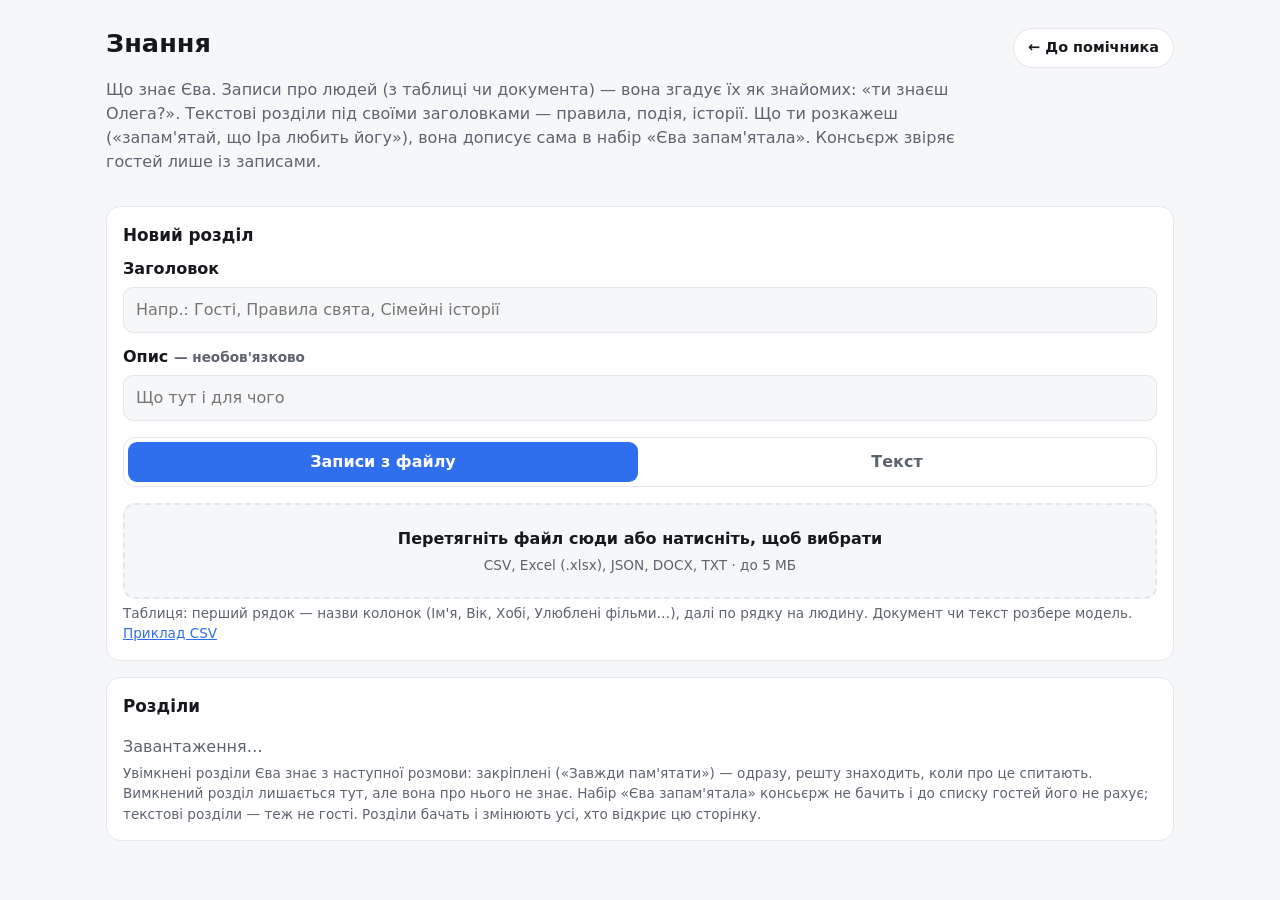
==== web/knowledge.html @ a1ae33b8 "Іконка вкладки сайту (favicon, apple-touch-icon) Co-Authored-By: Claude Sonnet 5.5 <noreply@anthropi" ====
<!doctype html>
<html lang="uk">
<head>
  <meta charset="utf-8">
  <meta name="viewport" content="width=device-width, initial-scale=1">
  <title>Голосові помічники — знання</title>
  <meta name="description" content="Що знає Єва: розділи із записами про людей і текстові розділи з правилами, подіями, історіями.">
  <meta name="robots" content="noindex, nofollow">
  <link rel="icon" type="image/png" sizes="32x32" href="favicon-32.png">
  <link rel="icon" type="image/png" sizes="48x48" href="favicon-48.png">
  <link rel="apple-touch-icon" href="apple-touch-icon.png">
  <link rel="stylesheet" href="style.css">
  <script src="config.js"></script>
  <script src="knowledge.js" defer></script>
</head>
<body>
  <main class="wrap wide">
    <header class="page-head">
      <div>
        <h1>Знання</h1>
        <p class="sub">Що знає Єва. Записи про людей (з таблиці чи документа) — вона згадує їх як знайомих: «ти знаєш
          Олега?». Текстові розділи під своїми заголовками — правила, подія, історії. Що ти розкажеш («запам'ятай, що Іра
          любить йогу»), вона дописує сама в набір «Єва запам'ятала». Консьєрж звіряє гостей лише із записами.</p>
      </div>
      <a id="backLink" class="nav-btn header-link" href="index.html">← До помічника</a>
    </header>

    <p id="storageNote" class="banner" hidden></p>

    <section class="card">
      <h2>Новий розділ</h2>
      <label for="setName">Заголовок</label>
      <input id="setName" class="field" type="text" maxlength="120" placeholder="Напр.: Гості, Правила свята, Сімейні історії">
      <label for="setNote" class="gap">Опис <span class="muted small">— необов'язково</span></label>
      <input id="setNote" class="field" type="text" maxlength="1000" placeholder="Що тут і для чого">

      <nav class="mode-tabs" role="tablist" aria-label="Що додати">
        <button id="tabFile" type="button" role="tab" aria-selected="true" aria-controls="paneFile">Записи з файлу</button>
        <button id="tabText" type="button" role="tab" aria-selected="false" aria-controls="paneText">Текст</button>
      </nav>

      <div id="paneFile" role="tabpanel" aria-labelledby="tabFile">
        <label id="drop" class="drop" for="file">
          <input id="file" type="file" accept=".csv,.tsv,.xlsx,.json,.docx,.txt,.md">
          <span class="drop-title">Перетягніть файл сюди або натисніть, щоб вибрати</span>
          <span class="muted small">CSV, Excel (.xlsx), JSON, DOCX, TXT · до 5 МБ</span>
        </label>
        <p class="hint">Таблиця: перший рядок — назви колонок (Ім'я, Вік, Хобі, Улюблені фільми…), далі по рядку
          на людину. Документ чи текст розбере модель. <a id="exampleLink" href="examples/korporatyv.csv" download>Приклад CSV</a></p>
      </div>

      <div id="paneText" role="tabpanel" aria-labelledby="tabText" hidden>
        <label for="textBody" class="gap">Текст</label>
        <textarea id="textBody" class="field" rows="12" maxlength="20000"
          placeholder="## Подія&#10;Давидові виповнюється 11 років.&#10;&#10;## Як говорити&#10;Коротко, 1–3 речення…"></textarea>
        <p class="hint">Підзаголовки «## …» ділять текст на частини: коли розділ не закріплений, Єва дістає з нього
          лише потрібну частину. <span id="textCount" class="meter"></span></p>
        <label class="setting gap">
          <span class="setting-text">
            <span class="setting-title">Завжди пам'ятати</span>
            <span class="hint">Розділ іде в інструкції кожної розмови: правила, які треба тримати в кожній відповіді,
              і головне про подію. Решту краще не закріплювати — Єва знайде, коли спитають.</span>
          </span>
          <input id="textPinned" type="checkbox" class="switch" role="switch">
        </label>
        <div class="row actions">
          <button id="saveText" class="btn primary" type="button">Зберегти розділ</button>
        </div>
      </div>
      <p id="parseStatus" class="status-msg" role="status" hidden></p>

      <div id="preview" class="preview" hidden>
        <div class="card-head">
          <h3 id="previewTitle"></h3>
          <span id="previewFile" class="muted small"></span>
        </div>
        <ul id="previewWarnings" class="warnings"></ul>
        <p class="hint">Перевірте записи: зайве приберіть хрестиком. Нічого не збережено, доки не натиснете «Зберегти».</p>
        <div id="previewItems" class="records"></div>
        <p id="previewMore" class="hint" hidden></p>
        <div class="row actions">
          <button id="saveSet" class="btn primary" type="button">Зберегти набір</button>
          <button id="cancelSet" class="btn ghost" type="button">Скасувати</button>
        </div>
      </div>
    </section>

    <section class="card">
      <div class="card-head">
        <h2>Розділи</h2>
        <span id="setsCount" class="muted small"></span>
      </div>
      <p id="pinnedMeter" class="meter" hidden></p>
      <div id="sets" class="sets"><p class="muted empty">Завантаження…</p></div>
      <p class="hint">Увімкнені розділи Єва знає з наступної розмови: закріплені («Завжди пам'ятати») — одразу, решту
        знаходить, коли про це спитають. Вимкнений розділ лишається тут, але вона про нього не знає. Набір «Єва
        запам'ятала» консьєрж не бачить і до списку гостей його не рахує; текстові розділи — теж не гості. Розділи
        бачать і змінюють усі, хто відкриє цю сторінку.</p>
    </section>
  </main>
</body>
</html>
---- web/style.css ----
:root {
  --bg: #f6f7f9;
  --card: #ffffff;
  --text: #16181d;
  --muted: #5d6470;
  --line: #e3e6eb;
  --accent: #2f6fed;
  --accent-text: #ffffff;
  --ok: #1f9d55;
  --warn: #c27c0e;
  --err: #d14343;
  --user: #eef3ff;
  --bot: #f1f2f4;
  --switch-off: #cfd4dc;
}
@media (prefers-color-scheme: dark) {
  :root {
    --bg: #0f1115;
    --card: #171a21;
    --text: #e8eaed;
    --muted: #9aa1ad;
    --line: #2a2f39;
    --accent: #5b8ef5;
    --user: #1c2742;
    --bot: #1f232b;
    --switch-off: #3a404c;
  }
}
* { box-sizing: border-box; }
body {
  margin: 0;
  background: var(--bg);
  color: var(--text);
  font: 16px/1.5 system-ui, -apple-system, "Segoe UI", Roboto, sans-serif;
}
.wrap { max-width: 640px; margin: 0 auto; padding: 24px 16px 48px; }
h1 { font-size: 1.6rem; margin: 0 0 4px; }
h2 { font-size: 1.05rem; margin: 0 0 8px; }
.sub, .muted { color: var(--muted); }
.small { font-size: 0.85rem; }
.card {
  background: var(--card);
  border: 1px solid var(--line);
  border-radius: 14px;
  padding: 16px;
  margin-top: 16px;
}
.row { display: flex; gap: 8px; flex-wrap: wrap; align-items: center; }
.row[hidden] { display: none; }
input, select, textarea {
  flex: 1 1 200px;
  min-width: 0;
  padding: 10px 12px;
  border-radius: 10px;
  border: 1px solid var(--line);
  background: var(--bg);
  color: var(--text);
  font: inherit;
}
select { width: 100%; cursor: pointer; }
label { display: block; font-weight: 600; margin-bottom: 6px; }
.btn {
  padding: 10px 16px;
  border-radius: 10px;
  border: 1px solid var(--line);
  background: var(--card);
  color: var(--text);
  font: inherit;
  cursor: pointer;
}
.btn:disabled { opacity: 0.55; cursor: default; }
.btn.primary { background: var(--accent); border-color: var(--accent); color: var(--accent-text); }
.btn.ghost { background: transparent; }
.btn.big { width: 100%; padding: 16px; font-size: 1.1rem; font-weight: 600; margin: 12px 0 4px; }
.btn.danger { background: var(--err); border-color: var(--err); color: #fff; }
.hint { margin: 4px 0 0; font-size: 0.85rem; color: var(--muted); }
.status-line { display: flex; align-items: center; gap: 8px; font-weight: 600; }
.dot { width: 10px; height: 10px; border-radius: 50%; background: var(--muted); }
.dot.live { background: var(--ok); animation: pulse 1.4s infinite; }
.dot.busy { background: var(--warn); }
.dot.err { background: var(--err); }
.dot.wait { background: var(--accent); }
.dot.think { background: var(--warn); animation: pulse 0.8s infinite; }
.dot.speak { background: var(--accent); animation: pulse 0.6s infinite; }
.call .row { margin-top: 8px; }
.call .row .btn { flex: 1 1 140px; }
.settings { display: grid; grid-template-columns: repeat(auto-fit, minmax(160px, 1fr)); gap: 12px; margin: 16px 0 12px; }
.settings select { width: 100%; }
input[type="range"] { width: 100%; padding: 0; border: 0; background: none; accent-color: var(--accent); }
.small-btn { padding: 4px 10px; font-size: 0.85rem; }
.card > .row + .settings, .card > .hint + .row { margin-top: 8px; }
@keyframes pulse { 50% { opacity: 0.35; } }

/* A setting row: what it does on the left, an on/off switch on the right. */
.setting {
  display: flex; align-items: center; justify-content: space-between; gap: 16px;
  margin: 16px 0 0; padding-top: 14px; border-top: 1px solid var(--line);
  font-weight: normal; cursor: pointer;
}
.setting-text { display: flex; flex-direction: column; min-width: 0; }
.setting-title { font-weight: 600; }
.setting .hint { margin: 2px 0 0; }
.switch {
  appearance: none; -webkit-appearance: none;
  flex: 0 0 auto; width: 52px; height: 30px; min-width: 52px;
  margin: 0; padding: 0; border: 0; border-radius: 999px;
  background: var(--switch-off); position: relative; cursor: pointer;
  transition: background 0.2s ease;
}
.switch::before {
  content: ""; position: absolute; top: 3px; left: 3px;
  width: 24px; height: 24px; border-radius: 50%;
  background: #fff; box-shadow: 0 1px 3px rgba(0, 0, 0, 0.3);
  transition: transform 0.2s ease;
}
.switch:checked { background: var(--ok); }
.switch:checked::before { transform: translateX(22px); }
.switch:focus-visible { outline: 2px solid var(--accent); outline-offset: 3px; }

h2 label { display: inline; margin: 0; font-weight: inherit; }
.voice-pick { flex-wrap: nowrap; }
.voice-pick select { flex: 1 1 0; width: auto; }
.voice-pick .btn { flex: 0 0 auto; white-space: nowrap; }
.call .voice-block { margin-top: 12px; }
.call .voice-block .block-label { display: block; font-weight: 600; margin-bottom: 6px; }
.call .voice-block .voice-pick { margin-top: 0; }
.call .voice-block .voice-pick .btn { flex: 0 0 auto; }
.call .voice-block + .btn.big { margin-top: 12px; }
.btn.wide { width: 100%; margin-top: 8px; }
.label-row { display: flex; justify-content: space-between; align-items: baseline; margin-top: 4px; }
.label-row label { margin-bottom: 6px; }
.card-head { display: flex; justify-content: space-between; align-items: center; gap: 8px; }
.head-actions { display: flex; gap: 6px; flex-wrap: wrap; justify-content: flex-end; }
.meter { margin: 6px 0 0; font-size: 0.85rem; color: var(--muted); font-variant-numeric: tabular-nums; }
.log { max-height: 50vh; overflow-y: auto; display: flex; flex-direction: column; gap: 8px; }
.msg { padding: 8px 12px; border-radius: 12px; max-width: 90%; white-space: pre-wrap; word-wrap: break-word; }
.msg.user { background: var(--user); align-self: flex-end; }
.msg.assistant { background: var(--bot); align-self: flex-start; }
.msg.system { color: var(--muted); font-size: 0.85rem; align-self: center; background: none; }
.empty { margin: 0; }
footer { margin-top: 20px; text-align: center; }



/* Devices: microphone, speaker, camera */
/* One column on a phone: two side by side cut the names to «За замовчуванн…». */
.devices { display: grid; grid-template-columns: repeat(auto-fit, minmax(260px, 1fr)); gap: 12px; }
.devices select { width: 100%; }
.devices select[hidden] { display: none; }
/* The output where the page can't pick it (iPhone, Android): a plain line, not a dropdown. */
.device-fixed { margin: 0; padding: 10px 0; overflow-wrap: anywhere; }
.camera-view {
  display: block; width: 100%; max-height: 240px; margin-top: 12px;
  border-radius: 10px; background: #000; object-fit: contain;
}
.camera-view[hidden] { display: none; }
.camera-view.mirror { transform: scaleX(-1); }

/* «Мікрофон недоступний» (web/app.js showNoMic) */
.dialog { border: 1px solid var(--line); border-radius: 14px; background: var(--card); color: var(--text);
  padding: 16px; width: min(440px, calc(100vw - 32px)); box-shadow: 0 12px 40px rgba(0, 0, 0, 0.25); }
.dialog::backdrop { background: rgba(0, 0, 0, 0.45); }
.dialog h2 { margin: 0 0 8px; font-size: 1.05rem; }
.dialog p { margin: 0 0 10px; }
.dialog .row { margin-top: 12px; }
a.btn { text-decoration: none; display: inline-flex; align-items: center; justify-content: center; }
.btn[hidden] { display: none; }

/* «Зараз: мікрофон — …; звук — …» (web/app.js showDevicesNow) */
.devices-now { margin: 8px 0 0; font-size: 0.9rem; }
.devices-now:empty { display: none; }

/* In the call card: what she hears from and plays to, without scrolling down to «Пристрої». */
.call-devices { margin: 8px 0 0; font-size: 0.85rem; color: var(--muted); overflow-wrap: anywhere; }
.call-devices:has(#callDevicesText:empty) { display: none; }
.call-devices-link { color: var(--accent); white-space: nowrap; margin-left: 4px; }
#devices { scroll-margin-top: 12px; }

/* Header with a link to the other page («Знання» ↔ «← До Єви») */
.page-head { display: flex; justify-content: space-between; align-items: flex-start; gap: 12px; }
.header-link { flex: 0 0 auto; margin-top: 6px; text-decoration: none; }

/* «Знання» (web/knowledge.html) */
.banner { margin: 16px 0 0; padding: 10px 14px; border-radius: 10px; font-size: 0.9rem;
  border: 1px solid var(--warn); color: var(--text); background: color-mix(in srgb, var(--warn) 12%, var(--card)); }
.field { width: 100%; }
.hint a, .sub a { color: var(--accent); }
label.gap { margin-top: 12px; }
.drop { display: flex; flex-direction: column; align-items: center; gap: 4px; text-align: center; margin: 16px 0 0;
  padding: 22px 16px; border: 2px dashed var(--line); border-radius: 12px; background: var(--bg);
  font-weight: normal; cursor: pointer; transition: border-color 0.15s, background 0.15s; }
.drop input { position: absolute; width: 1px; height: 1px; opacity: 0; pointer-events: none; }
.drop:hover, .drop.over { border-color: var(--accent); }
.drop.over { background: color-mix(in srgb, var(--accent) 8%, var(--bg)); }
.drop:focus-within { outline: 2px solid var(--accent); outline-offset: 2px; }
.drop.busy { opacity: 0.6; pointer-events: none; }
.drop-title { font-weight: 600; }
.status-msg { margin: 10px 0 0; font-size: 0.9rem; }
.status-msg.ok { color: var(--ok); }
.status-msg.err { color: var(--err); }
.preview { margin-top: 16px; padding-top: 14px; border-top: 1px solid var(--line); }
h3 { font-size: 1rem; margin: 0; }
.warnings { margin: 6px 0 0; padding-left: 18px; font-size: 0.85rem; color: var(--warn); }
.warnings:empty { display: none; }
.records { display: grid; grid-template-columns: repeat(auto-fill, minmax(260px, 1fr)); gap: 8px; margin-top: 10px; }
.records > .hint { grid-column: 1 / -1; }
.records[hidden] { display: none; }
.record { background: var(--bg); border: 1px solid var(--line); border-radius: 10px; padding: 10px 12px; min-width: 0; }
.record-head { display: flex; justify-content: space-between; align-items: flex-start; gap: 8px; }
.record strong { overflow-wrap: anywhere; }
.record.checked { border-color: var(--ok); }
.check-badge { flex: 0 0 auto; font-size: 0.75rem; padding: 1px 8px; border-radius: 999px; color: var(--ok);
  border: 1px solid var(--ok); white-space: nowrap; }
.record dl { margin: 6px 0 0; font-size: 0.85rem; }
.record dt { color: var(--muted); font-size: 0.78rem; overflow-wrap: anywhere; }
.record dd { margin: 0 0 6px; overflow-wrap: anywhere; }
.icon-btn { flex: 0 0 auto; width: 28px; height: 28px; border-radius: 8px; border: 1px solid var(--line);
  background: var(--card); color: var(--muted); font: inherit; line-height: 1; cursor: pointer; }
.icon-btn:hover { color: var(--err); border-color: var(--err); }
.actions { margin-top: 12px; }
.sets { display: flex; flex-direction: column; gap: 10px; margin-top: 8px; }
.set { border: 1px solid var(--line); border-radius: 12px; padding: 12px; }
.set.off .set-text { opacity: 0.6; }
.set-head { display: flex; justify-content: space-between; align-items: flex-start; gap: 12px; }
.set-text { display: flex; flex-direction: column; min-width: 0; }
.set-text strong { overflow-wrap: anywhere; }
.set-switch { display: flex; align-items: center; gap: 8px; margin: 0; font-weight: normal; cursor: pointer; flex: 0 0 auto; }
.set-actions { margin-top: 10px; }
.danger-text { color: var(--err); }
textarea { display: block; width: 100%; resize: vertical; line-height: 1.45; }
.set-switches { display: flex; flex-direction: column; align-items: flex-end; gap: 6px; flex: 0 0 auto; }
.set-kind { display: inline-block; margin-right: 6px; font-size: 0.75rem; padding: 1px 8px; border-radius: 999px;
  border: 1px solid var(--line); color: var(--muted); }
.set-kind.pinned { border-color: var(--accent); color: var(--accent); }
.text-view { margin-top: 10px; }
.text-view[hidden] { display: none; }
.meter.over { color: var(--err); font-weight: 600; }
.mode-tabs + [role="tabpanel"] { margin-top: 4px; }
@media (max-width: 520px) {
  .set-head { flex-direction: column; }
  .set-switches { align-items: stretch; width: 100%; }
  .set-switch { justify-content: space-between; }
}

/* «Історія» (web/history.html): a conversation per card, opened in place */
.conv-head { display: flex; justify-content: space-between; align-items: flex-start; gap: 12px; width: 100%;
  padding: 0; border: 0; background: none; color: inherit; font: inherit; text-align: left; cursor: pointer; }
.conv-head[aria-expanded="true"] strong { color: var(--accent); }
.set.current { border-color: var(--accent); }
.badge-now { flex: 0 0 auto; font-size: 0.75rem; padding: 2px 8px; border-radius: 999px;
  background: var(--accent); color: var(--accent-text); }
.conv-body { margin-top: 12px; padding-top: 12px; border-top: 1px solid var(--line); }
.conv-body[hidden] { display: none; }
.conv-log { max-height: none; overflow: visible; }
.conv-log .msg { margin: 0; }

/* «Помічниця» / «Консьєрж» — the top switch (web/index.html) */
.mode-tabs { display: flex; gap: 4px; margin-top: 16px; padding: 4px; border-radius: 12px; background: var(--card);
  border: 1px solid var(--line); }
.mode-tabs button { flex: 1; padding: 8px 12px; border: 0; border-radius: 9px; background: none; color: var(--muted);
  font: inherit; font-weight: 600; cursor: pointer; }
.mode-tabs button[aria-selected="true"] { background: var(--accent); color: var(--accent-text); }
.mode-tabs button:focus-visible { outline: 2px solid var(--accent); outline-offset: 2px; }
.concierge { margin-top: 10px; padding: 10px 12px; border-radius: 10px; background: var(--bg); border: 1px solid var(--line); }
.concierge[hidden] { display: none; }
.guest-line { display: flex; flex-wrap: wrap; align-items: baseline; gap: 6px 8px; }
.guest-line strong { overflow-wrap: anywhere; }
.checkin-line { display: flex; justify-content: space-between; align-items: center; gap: 8px; margin-top: 6px; }
.concierge .check-setting { margin-top: 10px; padding-top: 10px; }
.guest-badge { font-size: 0.8rem; padding: 1px 8px; border-radius: 999px; border: 1px solid currentColor; }
.guest-badge.ok { color: var(--ok); }
.guest-badge.err { color: var(--err); }
.warn-text { color: var(--warn); }
#wakeHint[hidden] { display: none; }

/* «Налаштування» (web/settings.html) */
.wrap.narrow { max-width: 440px; }
form.card[hidden], [role="tabpanel"][hidden] { display: none; }
.kv { display: grid; grid-template-columns: minmax(0, max-content) minmax(0, 1fr); gap: 6px 16px; margin: 12px 0 0; }
.kv dt { color: var(--muted); }
.kv dd { margin: 0; overflow-wrap: anywhere; }
.kv a, .guide a { color: var(--accent); }
@media (max-width: 480px) { .kv { grid-template-columns: minmax(0, 1fr); gap: 0; } .kv dd { margin-bottom: 8px; } }
.pill { flex: 0 0 auto; font-size: 0.8rem; padding: 2px 10px; border-radius: 999px; border: 1px solid var(--line); color: var(--muted); }
.pill:empty { display: none; }
.pill.accent { border-color: var(--accent); color: var(--accent); }
.ok-text { color: var(--ok); }
.links { margin-top: 4px; }
.person select { flex: 0 1 160px; width: auto; }
.person.off .set-text { opacity: 0.6; }
.guide details { border-top: 1px solid var(--line); padding: 10px 0; }
.guide details:first-of-type { border-top: 0; }
.guide summary { font-weight: 600; cursor: pointer; }
.guide p { margin: 8px 0 0; }

/* Header links to the other pages («Знання», «Налаштування», «← До Єви») */
.head-links { display: flex; gap: 8px; flex: 0 0 auto; margin-top: 4px; }
.nav-btn { display: inline-flex; align-items: center; gap: 7px; padding: 8px 14px; border-radius: 999px;
  border: 1px solid var(--line); background: var(--card); color: var(--text); font-size: 0.9rem; font-weight: 600;
  text-decoration: none; white-space: nowrap; transition: border-color 0.15s, color 0.15s, background 0.15s; }
.nav-btn:hover { border-color: var(--accent); color: var(--accent); }
.nav-btn:focus-visible { outline: 2px solid var(--accent); outline-offset: 2px; }
.nav-btn.header-link { margin-top: 4px; }
.nav-icon { width: 17px; height: 17px; flex: 0 0 auto; fill: none; stroke: currentColor; stroke-width: 1.8;
  stroke-linecap: round; stroke-linejoin: round; }
@media (max-width: 480px) {
  .wide-only { display: none; }
  .nav-btn { padding: 8px 11px; }
}

/* The main page on a wide screen: the call and its settings on the left, the conversation on the right at
   full height — not one narrow column in the middle of a big monitor. */
@media (min-width: 1000px) {
  .wrap.app {
    max-width: 1320px; padding: 24px 28px 40px;
    display: grid; grid-template-columns: minmax(380px, 500px) minmax(0, 1fr); column-gap: 24px;
    grid-template-areas:
      "head head"
      "tabs conv"
      "call conv"
      "music conv"
      "devices conv"
      "voice conv"
      "foot foot";
    align-items: start;
  }
  .wrap.app > .page-head { grid-area: head; margin-bottom: 4px; }
  .wrap.app > .mode-tabs { grid-area: tabs; }
  .wrap.app > .call { grid-area: call; }
  .wrap.app > #musicCard { grid-area: music; }
  .wrap.app > #devices { grid-area: devices; }
  .wrap.app > #voiceCard { grid-area: voice; }
  .wrap.app > #conversation {
    grid-area: conv; position: sticky; top: 16px; margin-top: 16px;
    display: flex; flex-direction: column; height: calc(100vh - 32px); min-height: 420px;
  }
  .wrap.app > #conversation .log { flex: 1 1 auto; max-height: none; min-height: 0; margin-top: 8px; }
  .wrap.app > footer { grid-area: foot; }
  .wrap.app .devices { grid-template-columns: repeat(2, minmax(0, 1fr)); }
}
.wrap.wide { max-width: 1100px; }

/* «Музика»: a song picked by hand, played by the button or «увімкни музику» (web/app.js, songs) */
.file-btn { display: inline-block; margin: 0; font-weight: normal; }
.song-row select { flex: 1 1 100%; }
.song-row .btn { flex: 1 1 140px; }
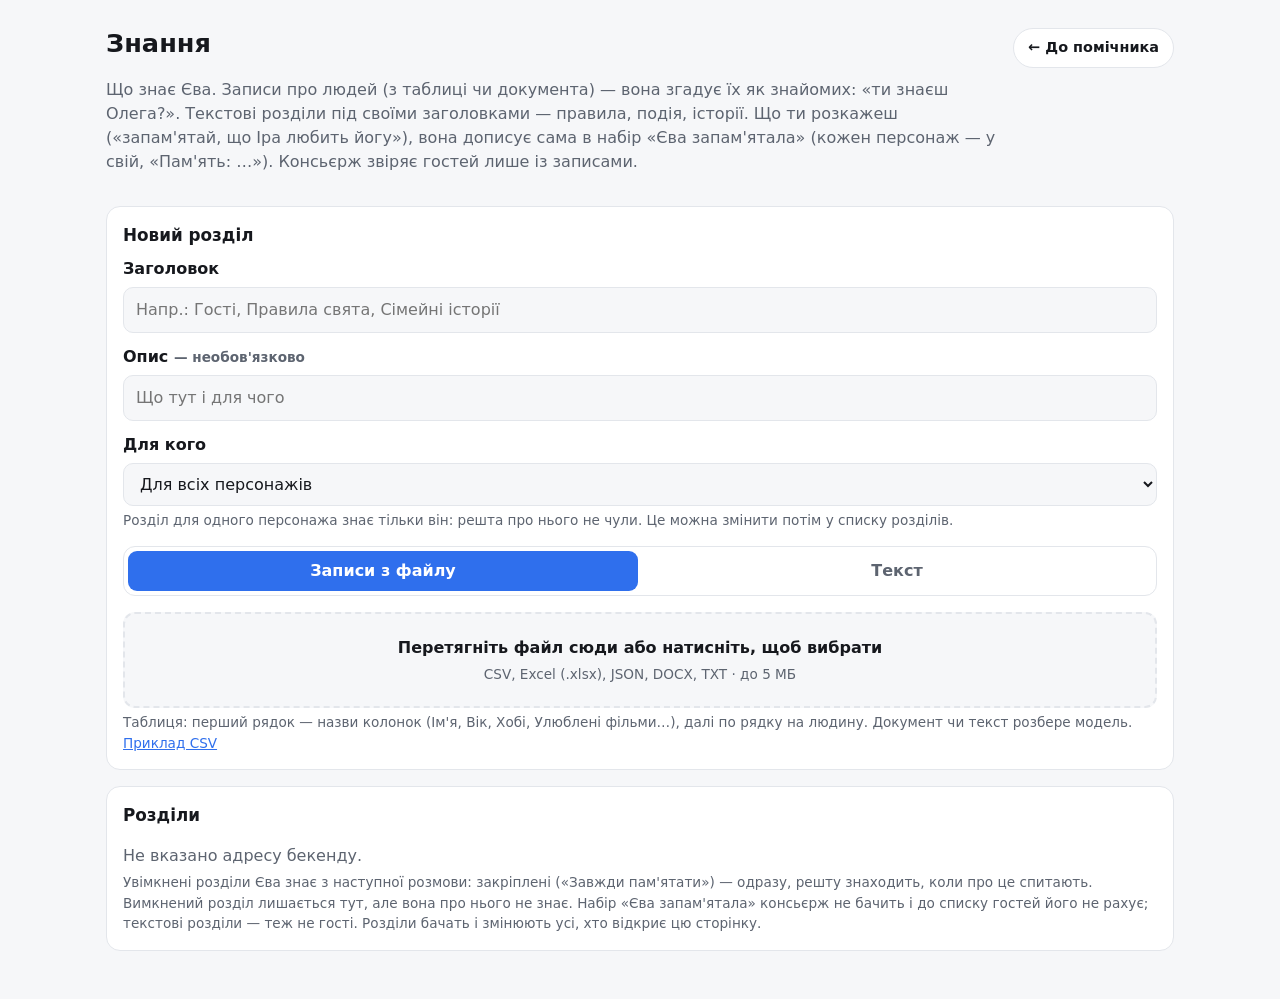
==== commit efe19207: "Знання: розділ для одного персонажа («Для кого») Co-Authored-By: Claude Sonnet 5.5 <noreply@anthropi" ====
--- a/web/knowledge.html
+++ b/web/knowledge.html
@@ -20,7 +20,7 @@
         <h1>Знання</h1>
         <p class="sub">Що знає Єва. Записи про людей (з таблиці чи документа) — вона згадує їх як знайомих: «ти знаєш
           Олега?». Текстові розділи під своїми заголовками — правила, подія, історії. Що ти розкажеш («запам'ятай, що Іра
-          любить йогу»), вона дописує сама в набір «Єва запам'ятала». Консьєрж звіряє гостей лише із записами.</p>
+          любить йогу»), вона дописує сама в набір «Єва запам'ятала» (кожен персонаж — у свій, «Пам'ять: …»). Консьєрж звіряє гостей лише із записами.</p>
       </div>
       <a id="backLink" class="nav-btn header-link" href="index.html">← До помічника</a>
     </header>
@@ -33,6 +33,9 @@
       <input id="setName" class="field" type="text" maxlength="120" placeholder="Напр.: Гості, Правила свята, Сімейні історії">
       <label for="setNote" class="gap">Опис <span class="muted small">— необов'язково</span></label>
       <input id="setNote" class="field" type="text" maxlength="1000" placeholder="Що тут і для чого">
+      <label for="setCharacter" class="gap">Для кого</label>
+      <select id="setCharacter" class="field"><option value="">Для всіх персонажів</option></select>
+      <p class="hint">Розділ для одного персонажа знає тільки він: решта про нього не чули. Це можна змінити потім у списку розділів.</p>
 
       <nav class="mode-tabs" role="tablist" aria-label="Що додати">
         <button id="tabFile" type="button" role="tab" aria-selected="true" aria-controls="paneFile">Записи з файлу</button>
--- a/web/style.css
+++ b/web/style.css
@@ -344,4 +344,12 @@
 .file-btn { display: inline-block; margin: 0; font-weight: normal; }
 .song-row select { flex: 1 1 100%; }
 .song-row .btn { flex: 1 1 140px; }
-
+.song-seek { display: flex; align-items: center; gap: 10px; margin-top: 12px; }
+.song-seek input { flex: 1 1 auto; width: auto; }
+.song-seek span { flex: 0 0 auto; min-width: 2.6em; font-variant-numeric: tabular-nums; }
+.song-seek span:last-child { text-align: right; }
+
+
+/* «Знання»: whose set it is */
+.set-who { display: inline-flex; align-items: center; gap: 6px; margin: 0; font-weight: normal; }
+.set-who select { width: auto; flex: 0 1 auto; padding: 4px 8px; font-size: 0.85rem; }
